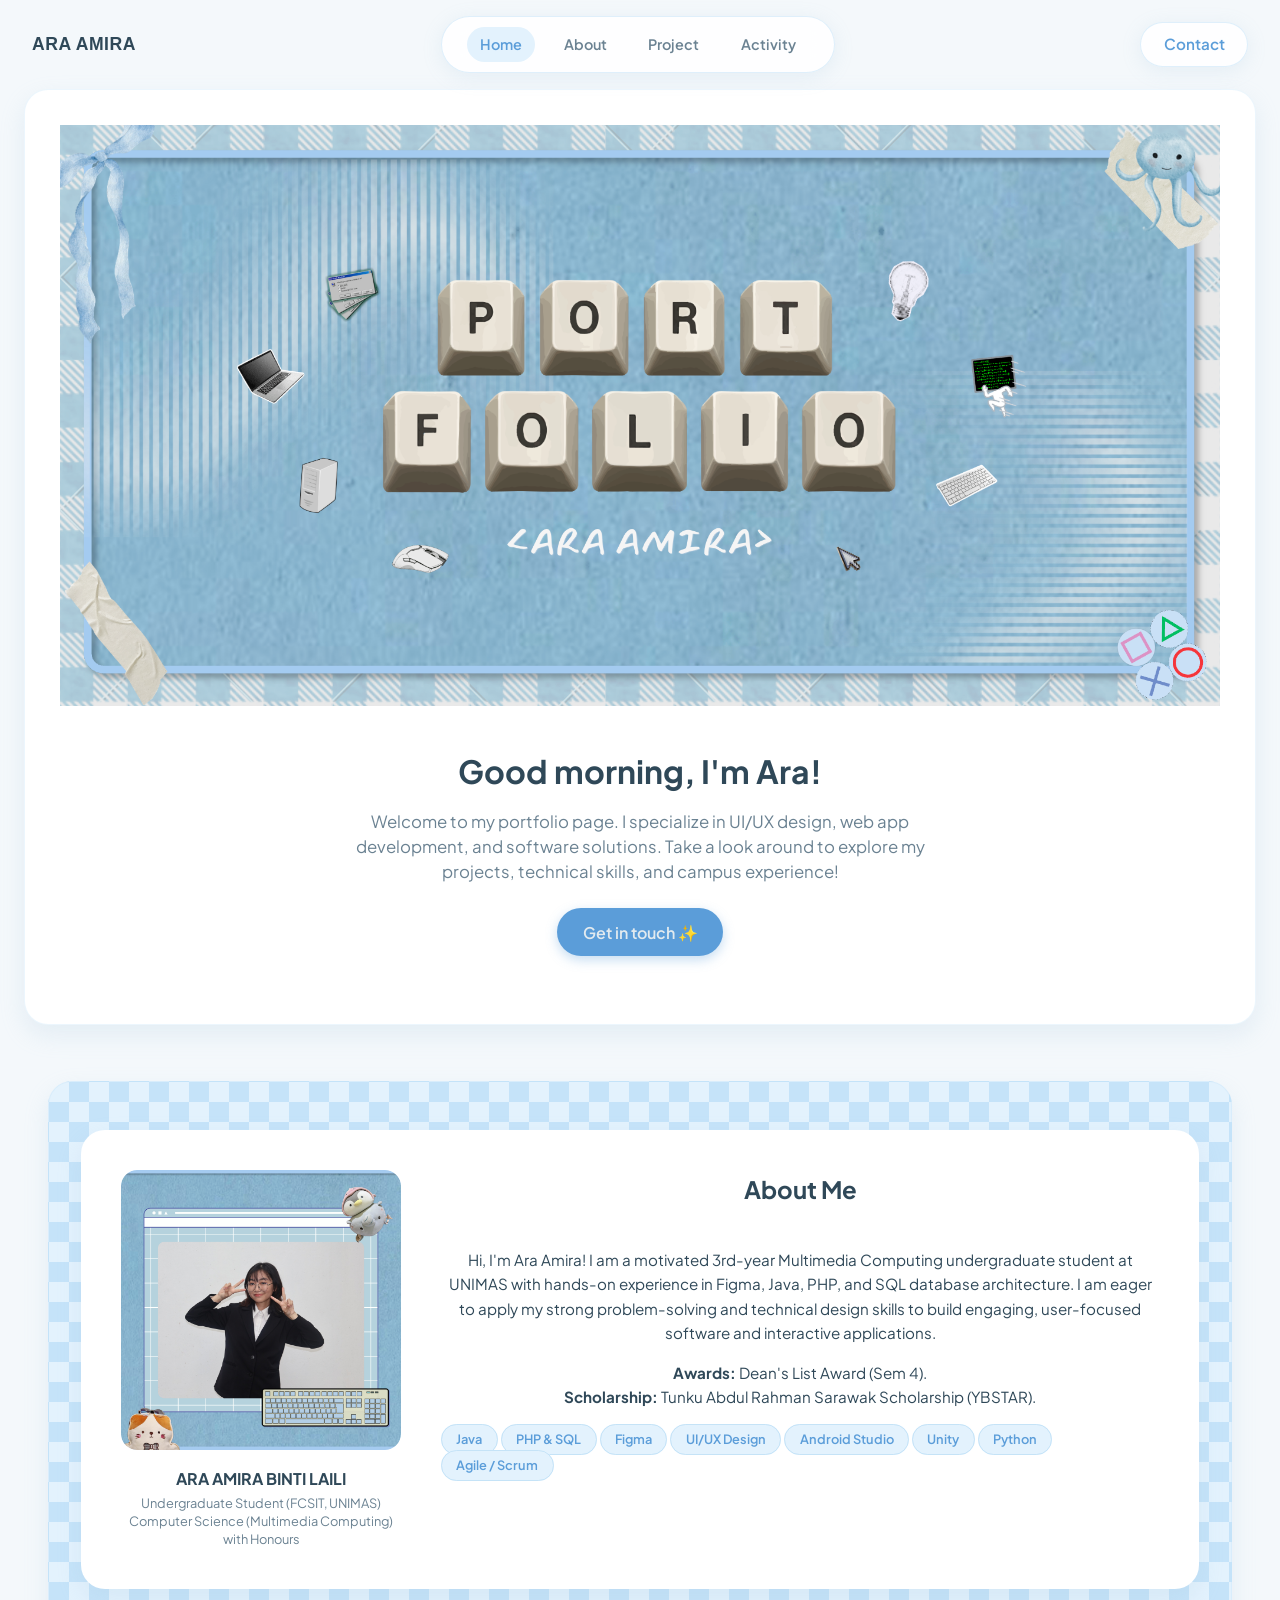
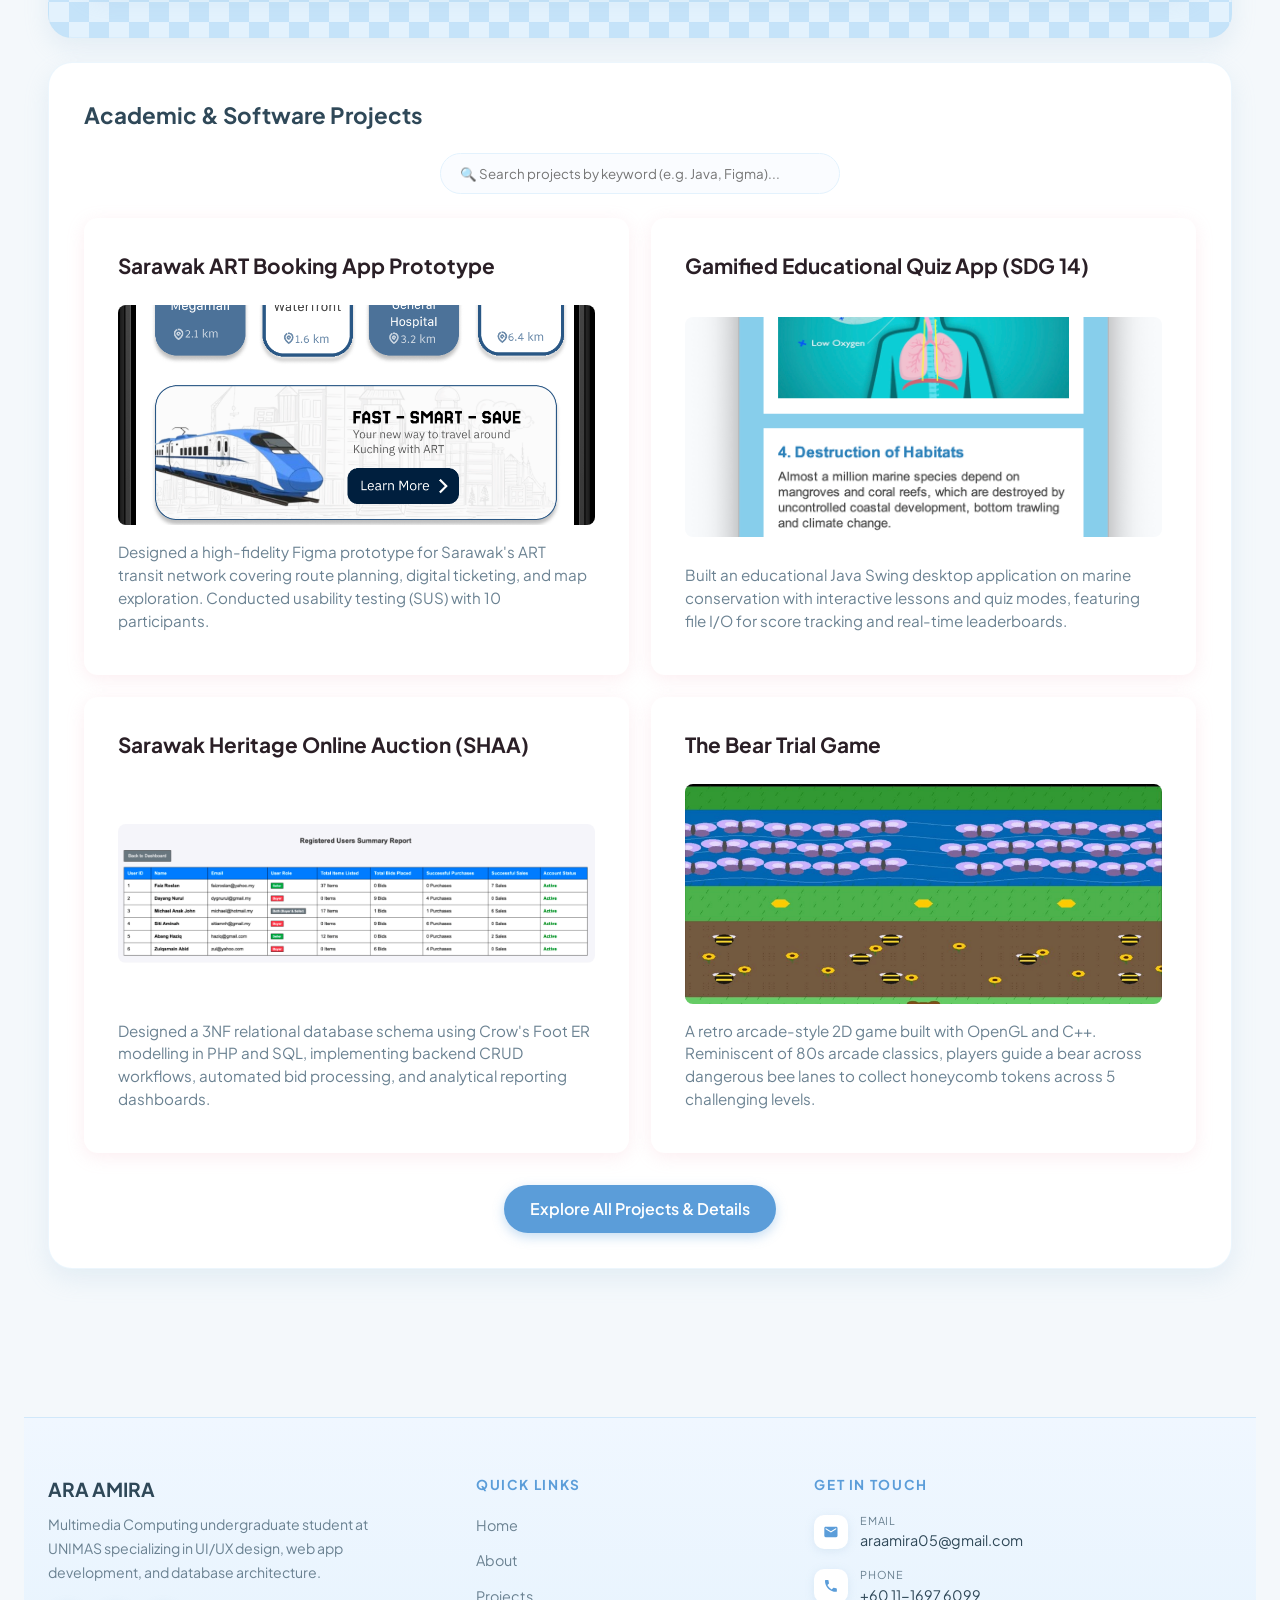
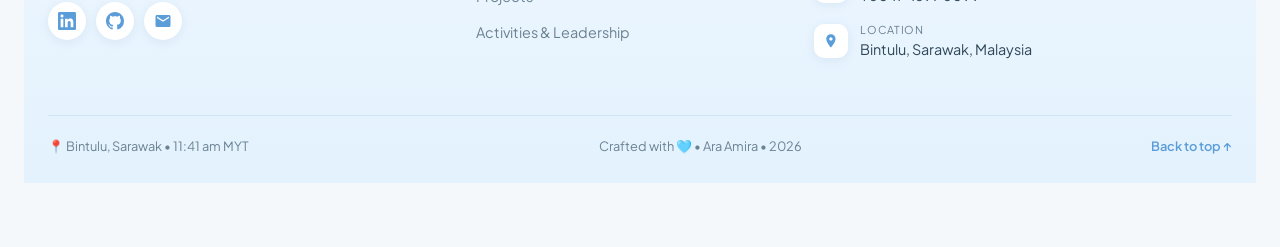
==== index.html @ fde77074 "Upload website" ====
<!DOCTYPE html>
<html lang="en">

<head>
  <meta charset="UTF-8" />
  <meta name="viewport" content="width=device-width, initial-scale=1.0" />
  <title>Ara Amira | Portfolio Resume</title>

  <!-- Soft, rounded Google Font -->
  <link rel="preconnect" href="https://fonts.googleapis.com">
  <link rel="preconnect" href="https://fonts.gstatic.com" crossorigin>
  <link href="https://fonts.googleapis.com/css2?family=Plus+Jakarta+Sans:wght@400;500;600;700&display=swap"
    rel="stylesheet">

  <!-- CSS file link -->
  <link rel="stylesheet" href="styles.css">
</head>

<body>
  <!-- Floating Navigation Bar -->
  <header>
    <span class="nav-brand">ARA AMIRA</span>
    <nav>
      <!-- Main Navigation -->
      <a href="index.html">Home</a>
      <a href="about.html">About</a>
      <a href="projects.html">Project</a>
      <a href="activities.html">Activity</a>
    </nav>
    <a href="contact.html" class="nav-contact-box">Contact</a>
  </header>
  <main>
    <!-- Welcome Section -->
    <section class="hero" id="home">
      <!-- portfolio banner -->
      <div class="hero-image-wrapper">
        <div class="portfolio-banner">
          <img src="banner-portfolio.png" alt="Portfolio Banner" class="hero-img">
        </div>
      </div>
      <div style="padding: 2.5rem 2rem 2rem;">
        <h1 style="font-size: 2rem; color: var(--deep-text); margin-bottom: 0.75rem;">Hello, I'm Ara!</h1>
        <p
          style="color: var(--muted-text); font-size: 1.05rem; max-width: 580px; margin: 0 auto 1.5rem; line-height: 1.5;">
          Welcome to my portfolio page. I specialize in UI/UX design, web app development, and software solutions.
          Take
          a look around to explore my projects, technical skills, and campus experience!
        </p>
        <a href="#contact" class="btn-pill"
          style="display: inline-block; text-decoration: none; background: var(--accent-blue); color: #e2eaef; padding: 0.7rem 1.6rem; font-weight: 600; border-radius: 999px; box-shadow: 0 4px 12px rgba(91, 157, 217, 0.35);">Get
          in touch ✨</a>
      </div>
    </section>
    <main>
      <!-- About Section with Checkered Background Outside -->
      <section id="about" class="bg-checkered-blue">

        <!-- White Box Card Inside -->
        <div class="about-card">

          <div class="about-container">

            <!-- Image & Caption Column (Left Side) -->
            <div class="about-image-column">
              <div class="about-image-wrapper">
                <img src="ara-picture.png" alt="Ara's Photo" class="about-img">
              </div>
              <div class="about-image-info">
                <h3>ARA AMIRA BINTI LAILI</h3>
                <p>Undergraduate Student (FCSIT, UNIMAS)</p>
                <p>Computer Science (Multimedia Computing) with Honours</p>
              </div>
            </div>

            <!-- Content (Right Side) -->
            <div class="about-content">
              <h2 style="text-align: left; margin-bottom: 1.5rem;">About Me</h2>
              <p>
                Hi, I'm Ara Amira! I am a motivated 3rd-year Multimedia Computing undergraduate student at
                UNIMAS with
                hands-on experience in Figma, Java, PHP, and SQL database architecture. I am eager to apply
                my strong
                problem-solving and technical design skills to build engaging, user-focused software and
                interactive applications.
              </p>
              <div style="font-size: 0.9rem; color: var(--deep-text);">
                <p><strong>Awards:</strong> Dean's List Award (Sem 4).</p>
                <p><strong>Scholarship:</strong> Tunku Abdul Rahman Sarawak Scholarship (YBSTAR).</p>
              </div>
              <div class="tags">
                <span class="tag">Java</span>
                <span class="tag">PHP & SQL</span>
                <span class="tag">Figma</span>
                <span class="tag">UI/UX Design</span>
                <span class="tag">Android Studio</span>
                <span class="tag">Unity</span>
                <span class="tag">Python</span>
                <span class="tag">Agile / Scrum</span>
              </div>
            </div>
          </div>
        </div>
      </section>

      <!-- Projects Section -->
      <section id="projects" class="projects-home">
        <h2>Academic & Software Projects</h2>
        <div class="grid">

          <!-- Project 1 -->
          <article class="card">
            <div class="card-body" style="padding: 1.5rem;">
              <h3>Sarawak ART Booking App Prototype</h3>
              <div style="margin: 1rem 0; border-radius: 8px; overflow: hidden; background: #f8fafc;">
                <img src="project-1.0.png" alt="Sarawak ART App Prototype Preview" class="card-img"
                  style="max-height: 220px; object-fit: cover; width: 100%; display: block;">
              </div>
              <p class="card-desc" style="color: var(--muted-text); font-size: 0.95rem; line-height: 1.5;">
                Designed a high-fidelity Figma prototype for Sarawak's ART transit network covering route planning,
                digital ticketing, and map exploration. Conducted usability testing (SUS) with 10 participants.
              </p>
            </div>
          </article>

          <!-- Project 2 -->
          <article class="card">
            <div class="card-body" style="padding: 1.5rem;">
              <h3>Gamified Educational Quiz App (SDG 14)</h3>
              <div style="margin: 1rem 0; border-radius: 8px; overflow: hidden; background: #f8fafc;">
                <img src="project-2.0.png" alt="Learning and Quiz App Preview" class="card-img"
                  style="max-height: 220px; object-fit: cover; width: 100%; display: block;">
              </div>
              <p class="card-desc" style="color: var(--muted-text); font-size: 0.95rem; line-height: 1.5;">
                Built an educational Java Swing desktop application on marine conservation with interactive lessons and
                quiz modes, featuring file I/O for score tracking and real-time leaderboards.
              </p>
            </div>
          </article>

          <!-- Project 3 -->
          <article class="card">
            <div class="card-body" style="padding: 1.5rem;">
              <h3>Sarawak Heritage Online Auction (SHAA)</h3>
              <div style="margin: 1rem 0; border-radius: 8px; overflow: hidden; background: #f8fafc;">
                <img src="project-3.0.png" alt="Learning and Quiz App Preview" class="card-img"
                  style="max-height: 220px; object-fit: cover; width: 100%; display: block;">
              </div>
              <p class="card-desc" style="color: var(--muted-text); font-size: 0.95rem; line-height: 1.5;">
                Designed a 3NF relational database schema using Crow's Foot ER modelling in PHP and SQL, implementing
                backend CRUD workflows, automated bid processing, and analytical reporting dashboards.
              </p>
            </div>
          </article>

          <!-- Project 4 -->
          <article class="card">
            <div class="card-body" style="padding: 1.5rem;">
              <h3>The Bear Trial Game</h3>
              <div style="margin: 1rem 0; border-radius: 8px; overflow: hidden; background: #f8fafc;">
                <img src="project-4.png" alt="Bear Game" class="card-img"
                  style="max-height: 220px; object-fit: cover; width: 100%; display: block;">
              </div>
              <p class="card-desc" style="color: var(--muted-text); font-size: 0.95rem; line-height: 1.5;">
                A retro arcade-style 2D game built with OpenGL and C++. Reminiscent of 80s arcade classics, players
                guide a bear across dangerous bee lanes to collect honeycomb tokens across 5 challenging levels.
              </p>
            </div>
          </article>

        </div>
        <div style="text-align: center; margin-top: 2rem;">
          <a href="projects.html" class="btn-pill"
            style="display: inline-block; text-decoration: none; background: var(--accent-blue); color: #fff; padding: 0.7rem 1.6rem; font-weight: 600; border-radius: 999px; box-shadow: 0 4px 12px rgba(91, 157, 217, 0.35);">
            Explore All Projects & Details
          </a>
        </div>
      </section>
    </main>
    <footer class="site-footer">
      <div class="footer-inner">

        <!-- Brand / About Column -->
        <div class="footer-col footer-brand">
          <h3 class="footer-name">ARA AMIRA</h3>
          <p>Multimedia Computing undergraduate student at UNIMAS specializing in UI/UX design, web app development,
            and
            database architecture.</p>
          <div class="footer-social">
            <a href="https://www.linkedin.com/in/ara-amira-l" target="_blank" rel="noopener" aria-label="LinkedIn">
              <svg class="gh-icon" viewBox="0 0 24 24" aria-hidden="true">
                <path fill="currentColor"
                  d="M20.447 20.452h-3.554v-5.569c0-1.328-.027-3.037-1.852-3.037-1.853 0-2.136 1.445-2.136 2.939v5.667H9.351V9h3.414v1.561h.046c.477-.9 1.637-1.85 3.37-1.85 3.601 0 4.267 2.37 4.267 5.455v6.286zM5.337 7.433c-1.144 0-2.063-.926-2.063-2.065 0-1.138.92-2.063 2.063-2.063 1.14 0 2.064.925 2.064 2.063 0 1.139-.925 2.065-2.064 2.065zm1.782 13.019H3.555V9h3.564v11.452zM22.225 0H1.771C.792 0 0 .774 0 1.729v20.542C0 23.227.792 24 1.771 24h20.451C23.2 24 24 23.227 24 22.271V1.729C24 .774 23.2 0 22.222 0h.003z" />
              </svg>
            </a>
            <a href="https://github.com/YOUR-GITHUB-USERNAME" target="_blank" rel="noopener" aria-label="GitHub">
              <svg class="gh-icon" viewBox="0 0 16 16" aria-hidden="true">
                <path fill="currentColor"
                  d="M8 0C3.58 0 0 3.58 0 8c0 3.54 2.29 6.53 5.47 7.59.4.07.55-.17.55-.38 0-.19-.01-.82-.01-1.49-2.01.37-2.53-.49-2.69-.94-.09-.23-.48-.94-.82-1.13-.28-.15-.68-.52-.01-.53.63-.01 1.08.58 1.23.82.72 1.21 1.87.87 2.33.66.07-.52.28-.87.51-1.07-1.78-.2-3.64-.89-3.64-3.95 0-.87.31-1.59.82-2.15-.08-.2-.36-1.02.08-2.12 0 0 .67-.21 2.2.82.64-.18 1.32-.27 2-.27s1.36.09 2 .27c1.53-1.04 2.2-.82 2.2-.82.44 1.1.16 1.92.08 2.12.51.56.82 1.27.82 2.15 0 3.07-1.87 3.75-3.65 3.95.29.25.54.73.54 1.48 0 1.07-.01 1.93-.01 2.2 0 .21.15.46.55.38A8.01 8.01 0 0 0 16 8c0-4.42-3.58-8-8-8z" />
              </svg>
            </a>
            <a href="mailto:araamira05@gmail.com" aria-label="Email"><svg class="gh-icon" viewBox="0 0 24 24"
                aria-hidden="true">
                <path fill="currentColor"
                  d="M20 4H4c-1.1 0-1.99.9-1.99 2L2 18c0 1.1.9 2 2 2h16c1.1 0 2-.9 2-2V6c0-1.1-.9-2-2-2zm0 4l-8 5-8-5V6l8 5 8-5v2z" />
              </svg></a>
          </div>
        </div>

        <!-- Quick Links Column -->
        <div class="footer-col">
          <h4>Quick Links</h4>
          <ul class="footer-links">
            <li><a href="index.html#home">Home</a></li>
            <li><a href="about.html">About</a></li>
            <li><a href="projects.html">Projects</a></li>
            <li><a href="activities.html">Activities & Leadership</a></li>
          </ul>
        </div>

        <!-- Contact Details Column -->
        <div class="footer-col" id="contact">
          <h4>Get in Touch</h4>
          <ul class="footer-contact">
            <li>
              <span class="icon"><svg class="gh-icon" viewBox="0 0 24 24" aria-hidden="true">
                  <path fill="currentColor"
                    d="M20 4H4c-1.1 0-1.99.9-1.99 2L2 18c0 1.1.9 2 2 2h16c1.1 0 2-.9 2-2V6c0-1.1-.9-2-2-2zm0 4l-8 5-8-5V6l8 5 8-5v2z" />
                </svg></span>
              <div><small>Email</small><a href="mailto:araamira05@gmail.com">araamira05@gmail.com</a></div>
            </li>
            <li>
              <span class="icon"><svg class="gh-icon" viewBox="0 0 24 24" aria-hidden="true">
                  <path fill="currentColor"
                    d="M6.62 10.79c1.44 2.83 3.76 5.14 6.59 6.59l2.2-2.2c.27-.27.67-.36 1.02-.24 1.12.37 2.33.57 3.57.57.55 0 1 .45 1 1V20c0 .55-.45 1-1 1-9.39 0-17-7.61-17-17 0-.55.45-1 1-1h3.5c.55 0 1 .45 1 1 0 1.25.2 2.45.57 3.57.11.35.03.74-.25 1.02l-2.2 2.2z" />
                </svg></span>
              <div><small>Phone</small><a href="tel:+601116976099">+60 11-1697 6099</a></div>
            </li>
            <li>
              <span class="icon"><svg class="gh-icon" viewBox="0 0 24 24" aria-hidden="true">
                  <path fill="currentColor"
                    d="M12 2C8.13 2 5 5.13 5 9c0 5.25 7 13 7 13s7-7.75 7-13c0-3.87-3.13-7-7-7zm0 9.5c-1.38 0-2.5-1.12-2.5-2.5s1.12-2.5 2.5-2.5 2.5 1.12 2.5 2.5-1.12 2.5-2.5 2.5z" />
                </svg></span>
              <div><small>Location</small><span class="text">Bintulu, Sarawak, Malaysia</span></div>
            </li>
          </ul>
        </div>
      </div>

      <div class="footer-bottom">
        <p>Crafted with 🩵 &bull; Ara Amira &bull; 2026</p>
        <p><a href="#home">Back to top ↑</a></p>
      </div>
    </footer>

    <!-- JavaScript file link -->
    <script src="script.js"></script>
</body>

</html>
---- styles.css ----
/* CSS Document */

:root {
    --bg-cream: #f4f8fb;
    --card-bg: #ffffff;
    --baby-blue: #bfe0f7;
    --soft-blue: #e3f2fd;
    --accent-blue: #5b9dd9;
    --deep-text: #2f4858;
    --muted-text: #6b8292;

    /* Sky Blue Theme Variables */
    --pastel-blue-1: #f0f7ff;
    --pastel-blue-2: #bae6fd;
    --sky-text-deep: #0f172a;
    --sky-text-muted: #475569;

    --radius-lg: 24px;
    --radius-sm: 14px;
    --shadow-soft: 0 10px 25px rgba(162, 194, 219, 0.2);
}

* {
    box-sizing: border-box;
    margin: 0;
    padding: 0;
}

/* Keep every image inside its container */
img {
    max-width: 100%;
    height: auto;
    display: block;
}

/* Stop content from spilling out of the section cards */
section {
    overflow: hidden;
}

body {
    font-family: 'Plus Jakarta Sans', sans-serif;
    background-color: var(--bg-cream);
    color: var(--deep-text);
    line-height: 1.6;
    scroll-behavior: smooth;
    display: flex;
    flex-direction: column;
    min-height: 100vh;
}

/* Fixed Clean Navigation */
header {
    position: sticky;
    top: 16px;
    z-index: 100;
    display: flex;
    justify-content: space-between;
    align-items: center;
    width: 100%;
    max-width: 100%;
    margin: 0 auto;
    padding: 0 2rem;
    transition: opacity 0.4s ease, transform 0.4s ease;
}

header.header-hidden {
    opacity: 0;
    transform: translateY(-20px);
    pointer-events: none;
}

.nav-brand {
    font-family: 'Trebuchet MS', sans-serif;
    font-size: 1.1rem;
    font-weight: 700;
    color: var(--deep-text);
    cursor: default;
    user-select: none;
    letter-spacing: 0.5px;
}

nav {
    background: rgba(255, 255, 255, 0.85);
    backdrop-filter: blur(12px);
    padding: 0.6rem 1.6rem;
    border-radius: 999px;
    box-shadow: 0 4px 20px rgba(144, 180, 206, 0.15);
    border: 1px solid rgba(191, 224, 247, 0.5);
    display: flex;
    gap: 1rem;
    flex-wrap: wrap;
    justify-content: center;
}

nav a {
    text-decoration: none;
    color: var(--muted-text);
    font-weight: 600;
    font-size: 0.9rem;
    transition: all 0.2s ease;
    padding: 0.4rem 0.8rem;
    border-radius: 999px;
}

nav a:hover {
    color: var(--accent-blue);
    background-color: var(--soft-blue);
}

.nav-contact-box {
    text-decoration: none;
    background: rgba(255, 255, 255, 0.85);
    backdrop-filter: blur(12px);
    color: var(--accent-blue);
    font-weight: 600;
    font-size: 0.95rem;
    padding: 0.6rem 1.4rem;
    border-radius: 999px;
    box-shadow: 0 4px 20px rgba(144, 180, 206, 0.15);
    border: 1px solid rgba(191, 224, 247, 0.5);
    transition: all 0.2s ease;
}

.nav-contact-box:hover {
    background-color: var(--soft-blue);
    transform: translateY(-2px);
}

/* Main Container */
main {
    flex: 1;
    max-width: 1280px;
    margin: 2rem auto 4rem;
    padding: 0 1.5rem;
    display: flex;
    flex-direction: column;
    gap: 1.5rem;
}

/* Section Container */
section {
    position: relative;
    background: var(--card-bg);
    padding: 2.2rem;
    border-radius: var(--radius-lg);
    box-shadow: var(--shadow-soft);
    border: 1.5px solid rgba(191, 224, 247, 0.3);
}

h2 {
    font-size: 1.4rem;
    color: var(--deep-text);
    margin-bottom: 1.2rem;
    display: flex;
    align-items: center;
    gap: 0.5rem;
}

/* Hero / intro section: center the text and button */
main>section:first-of-type {
    text-align: center;
}

main>section:first-of-type h1,
main>section:first-of-type h2,
main>section:first-of-type p {
    margin-left: auto !important;
    margin-right: auto !important;
    text-align: center;
    justify-content: center;
}

main>section:first-of-type a,
main>section:first-of-type button {
    margin-left: auto;
    margin-right: auto;
}

/* About Me section */
#about h2 {
    justify-content: center;
    text-align: center;
}

#about img {
    width: 100%;
    max-width: 280px;
    height: auto;
    object-fit: cover;
    border-radius: 16px;
}

/* Checkered Blue Background for Section */
.bg-checkered-blue {
    background-color: #e3f2fd;
    background-image:
        linear-gradient(45deg, #c5e3f9 25%, transparent 25%),
        linear-gradient(-45deg, #c5e3f9 25%, transparent 25%),
        linear-gradient(45deg, transparent 75%, #c5e3f9 75%),
        linear-gradient(-45deg, transparent 75%, #c5e3f9 75%);
    background-size: 40px 40px;
    background-position: 0 0, 0 20px, 20px -20px, -20px 0px;
    padding: 3rem 2rem;
}

/* White About Card Container */
.about-card {
    background: var(--card-bg);
    padding: 2.5rem;
    border-radius: var(--radius-lg);
    box-shadow: var(--shadow-soft);
}

/* Two Column Layout inside About Section */
.about-container {
    display: grid;
    grid-template-columns: 280px 1fr;
    gap: 2.5rem;
    text-align: left;
}

.about-image-column {
    display: flex;
    flex-direction: column;
    gap: 1rem;
    text-align: center;
}

.about-image-wrapper {
    width: 100%;
    border-radius: 16px;
    overflow: hidden;
    background: var(--soft-blue);
}

.about-img {
    width: 100%;
    height: auto;
    display: block;
    object-fit: cover;
}

.about-image-info h3 {
    font-size: 1rem;
    font-weight: 700;
    color: var(--deep-text);
    margin-bottom: 0.25rem;
}

.about-image-info p {
    font-size: 0.8rem;
    color: var(--muted-text);
    line-height: 1.4;
}

.about-content {
    display: flex;
    flex-direction: column;
    gap: 1rem;
    text-align: left;
}

.about-content h2 {
    font-size: 1.5rem;
    color: var(--deep-text);
    margin: 0 0 0.5rem 0;
    text-align: left;
    justify-content: flex-start;
}

.about-content p {
    color: var(--deep-text);
    font-size: 0.95rem;
    line-height: 1.6;
    text-align: left;
    margin: 0;
}

.about-details {
    margin-top: 0.4rem;
    font-size: 0.9rem;
    text-align: left;
}

.about-details p {
    margin-bottom: 0.25rem;
}

.about-content div {
    text-align: left;
}

/* Tags styling */
/* Container for skill tag rows */
.tags-wrapper {
    display: flex;
    flex-direction: column;
    gap: 0.5rem;
    margin-top: 0.8 rem;
    align-items: center;
}

/* Individual centered rows */
.tags-row {
    display: flex;
    justify-content: center;
    gap: 0.5rem;
    flex-wrap: wrap;
}

/* Badge styling */
.tag {
    background-color: var(--soft-blue);
    color: var(--accent-blue);
    padding: 0.4rem 0.9rem;
    border-radius: 999px;
    font-size: 0.8rem;
    font-weight: 600;
    border: 1px solid rgba(191, 224, 247, 0.8);
    white-space: nowrap;
}

/* Responsive adjustment for mobile screens */
@media (max-width: 768px) {
    .about-container {
        grid-template-columns: 1fr;
        gap: 1.5rem;
    }
}

/* Certifications: three soft-blue cards */
#certifications .grid {
    display: grid;
    grid-template-columns: repeat(3, 1fr);
    gap: 1.25rem;
}

#certifications .section-title {
    font-size: 1.5rem;
    margin-bottom: 1.5rem;
}

#certifications .section-title::after {
    content: "";
    flex: 1;
    height: 2px;
    margin-left: 0.75rem;
    border-radius: 999px;
    background: linear-gradient(90deg, var(--baby-blue), transparent);
}

.cert-card {
    position: relative;
    display: flex;
    flex-direction: column;
    gap: 0.6rem;
    padding: 1.6rem 1.4rem 1.4rem;
    background: linear-gradient(180deg, var(--pastel-blue-1) 0%, #ffffff 70%);
    border: 1.5px solid rgba(191, 224, 247, 0.6);
    border-radius: var(--radius-lg);
    box-shadow: var(--shadow-soft);
    text-align: left;
    overflow: hidden;
    transition: transform 0.25s ease, box-shadow 0.25s ease, border-color 0.25s ease;
}

/* thin accent bar along the top edge */
.cert-card::before {
    content: "";
    position: absolute;
    top: 0;
    left: 0;
    right: 0;
    height: 4px;
    background: linear-gradient(90deg, var(--accent-blue), var(--pastel-blue-2));
}

.cert-card:hover {
    transform: translateY(-4px);
    border-color: var(--baby-blue);
    box-shadow: 0 14px 30px rgba(144, 180, 206, 0.3);
}

.cert-head {
    display: flex;
    align-items: center;
    gap: 0.85rem;
}

.cert-logo {
    flex: 0 0 48px;
    width: 48px;
    height: 48px;
    padding: 6px;
    object-fit: contain;
    border-radius: 14px;
    background: #ffffff;
    box-shadow: 0 2px 8px rgba(162, 194, 219, 0.35);
}

.cert-issuer {
    width: fit-content;
    padding: 0.25rem 0.75rem;
    font-size: 0.72rem;
    font-weight: 700;
    letter-spacing: 0.04em;
    color: var(--accent-blue);
    background: var(--soft-blue);
    border: 1px solid rgba(191, 224, 247, 0.9);
    border-radius: 999px;
}

.cert-card h3 {
    font-size: 1.05rem;
    line-height: 1.35;
    font-weight: 700;
    color: var(--deep-text);
}

.cert-desc {
    flex: 1;
    font-size: 0.86rem;
    line-height: 1.65;
    color: var(--muted-text);
}

.cert-tags {
    display: flex;
    flex-wrap: wrap;
    gap: 0.4rem;
    margin-top: 0.4rem;
    padding-top: 0.9rem;
    border-top: 1px dashed rgba(191, 224, 247, 0.9);
}

.cert-tags .tag {
    font-size: 0.72rem;
    padding: 0.3rem 0.7rem;
    background: #ffffff;
}

@media (max-width: 960px) {
    #certifications .grid {
        grid-template-columns: 1fr;
    }
}

/* Projects Layout: Horizontal Cards */
#projects .grid {
    display: grid;
    grid-template-columns: 1fr;
    gap: 22px;
    max-width: 960px;
    margin: 0 auto;
}

/* Homepage: 4 project boxes in a 2 x 2 grid */
#projects.projects-home .grid {
    grid-template-columns: repeat(2, 1fr);
    max-width: 100%;
}

#projects.projects-home .card {
    flex-direction: column;
    gap: 0;
}

@media (max-width: 768px) {
    #projects.projects-home .grid {
        grid-template-columns: 1fr;
    }
}

#projects .card {
    display: flex;
    flex-direction: row;
    align-items: stretch;
    gap: 24px;
    padding: 10px;
    background: #ffffff;
    border-radius: 14px;
    box-shadow: 0 4px 18px rgba(240, 160, 180, 0.18);
    text-align: left;
    transition: transform 0.25s ease, box-shadow 0.25s ease;
}

#projects .card:hover {
    transform: translateY(-3px);
    box-shadow: 0 8px 26px rgba(240, 160, 180, 0.28);
}

/* Image side (Left side - fixed compact width) */
#projects .card-media {
    position: relative;
    flex: 0 0 240px;
    width: 240px;
    height: 180px;
    align-self: center;
    display: flex;
    align-items: center;
    justify-content: center;
    border-radius: 12px;
    overflow: hidden;
    background: linear-gradient(135deg, #fbd3e0, #cfe8f7);
}

#projects .card-media img {
    width: 100%;
    height: 100%;
    max-width: 100%;
    max-height: 100%;
    object-fit: contain;
    display: block;
    padding: 8px;
}

#projects .card-media.placeholder {
    display: flex;
    align-items: center;
    justify-content: center;
    font-size: 3rem;
}

#projects .card-badge {
    position: absolute;
    top: 14px;
    left: 0;
    padding: 6px 16px 6px 14px;
    font-size: 0.72rem;
    font-weight: 600;
    color: #fff;
    border-radius: 0 999px 999px 0;
    background: #8b6cf0;
}

.badge-purple {
    background: #8b6cf0 !important;
}

.badge-blue {
    background: #5bb8d9 !important;
}

.badge-pink {
    background: #e879c0 !important;
}

.badge-plum {
    background: #7a4a8a !important;
}

/* Image carousel inside project cards */
#projects .carousel-track {
    position: relative;
    width: 100%;
    height: 100%;
}

#projects .card-media .carousel-slide {
    display: none;
    width: 100%;
    height: 100%;
    object-fit: contain;
    position: absolute;
    inset: 0;
    opacity: 0;
    transition: opacity 0.35s ease;
    pointer-events: none;
}

#projects .card-media .carousel-slide.active {
    display: block;
}

#projects .card-badge {
    z-index: 3;
}

.carousel-btn {
    position: absolute;
    top: 50%;
    z-index: 3;
    width: 30px;
    height: 30px;
    display: inline-flex;
    align-items: center;
    justify-content: center;
    transform: translateY(-50%);
    border: none;
    border-radius: 50%;
    background: rgba(255, 255, 255, 0.92);
    color: var(--accent-blue);
    font-size: 1.2rem;
    line-height: 1;
    cursor: pointer;
    box-shadow: 0 2px 8px rgba(91, 157, 217, 0.35);
    opacity: 0;
    transition: opacity 0.2s ease, background 0.2s ease, color 0.2s ease;
}

.carousel-btn.prev {
    left: 8px;
}

.carousel-btn.next {
    right: 8px;
}

.carousel:hover .carousel-btn,
.carousel-btn:focus-visible {
    opacity: 1;
}

.carousel-btn:hover {
    background: var(--accent-blue);
    color: #ffffff;
}

.carousel-dots {
    position: absolute;
    left: 0;
    right: 0;
    bottom: 8px;
    z-index: 3;
    display: flex;
    justify-content: center;
    gap: 6px;
}

.carousel-dot {
    width: 8px;
    height: 8px;
    padding: 0;
    border: none;
    border-radius: 50%;
    background: rgba(255, 255, 255, 0.75);
    box-shadow: 0 0 0 1px rgba(91, 157, 217, 0.35);
    cursor: pointer;
    transition: background 0.2s ease, transform 0.2s ease;
}

.carousel-dot.active {
    background: var(--accent-blue);
    transform: scale(1.25);
}

.carousel-btn[hidden],
.carousel-dots[hidden] {
    display: none;
}

/* Touch screens have no hover, so keep the arrows visible */
@media (hover: none) {
    .carousel-btn {
        opacity: 1;
    }
}

/* Content side (Right side) */
#projects .card-body {
    display: flex;
    flex-direction: column;
    justify-content: space-between;
    flex: 1;
    padding: 10px 14px 6px 0;
    min-width: 0;
}

#projects .card-meta {
    display: flex;
    flex-wrap: wrap;
    align-items: center;
    gap: 6px 16px;
    font-size: 0.74rem;
    color: #8a6b78;
    margin: 0 0 10px;
}

#projects .card-meta>span:first-child {
    order: 2;
    margin-left: auto;
}

#projects .card-meta .icon-text {
    display: inline-flex;
    align-items: center;
    gap: 4px;
}

#projects .card-meta .icon-text .text-icon {
    width: 12px !important;
    height: 12px !important;
    max-width: 12px;
    max-height: 12px;
    flex: none;
    margin: 0;
    display: block;
}

#projects .card-body h3 {
    margin: 0 0 10px;
    font-size: 1.3rem;
    line-height: 1.3;
    font-weight: 700;
    color: #2a1f26;
}

#projects .card-body .card-desc {
    margin: 0 0 8px;
    font-size: 0.85rem;
    line-height: 1.7;
    color: #5c4a54;
}

/* Figma Demo Link Button - Centered between description and footer */
.figma-link {
    display: inline-flex;
    align-items: center;
    margin-top: 6px;
    margin-bottom: 12px;
    font-size: 0.78rem;
    font-weight: 600;
    color: #8b6cf0;
    text-decoration: none;
    padding: 4px 12px;
    border: 1px solid rgba(139, 108, 240, 0.3);
    border-radius: 999px;
    width: fit-content;
    transition: all 0.2s ease;
}

.figma-link:hover {
    background: #8b6cf0;
    color: #ffffff;
    transform: translateY(-1px);
}

/* Card Footer */
#projects .card-footer {
    display: flex;
    justify-content: space-between;
    align-items: center;
    gap: 12px;
    flex-wrap: wrap;
}

#projects .card-tags {
    display: flex;
    flex-wrap: wrap;
    gap: 6px 16px;
    margin: 0;
    padding: 0;
    list-style: none;
    font-size: 0.74rem;
    font-weight: 600;
    color: #2a1f26;
}

#projects .card-tags li::before {
    content: "";
    display: inline-block;
    width: 6px;
    height: 6px;
    border-radius: 50%;
    margin-right: 6px;
    vertical-align: middle;
    background: #8b6cf0;
}

#projects .card-tags li:nth-child(2)::before {
    background: #e879c0;
}

#projects .card-tags li:nth-child(3)::before {
    background: #5bb8d9;
}

#projects .card-author {
    display: flex;
    align-items: center;
    gap: 8px;
    font-size: 0.74rem;
    font-weight: 600;
    color: #2a1f26;
}

#projects .card-avatar {
    display: inline-flex;
    align-items: center;
    justify-content: center;
    width: 22px;
    height: 22px;
    border-radius: 50%;
    background: linear-gradient(135deg, #f7b7cc, #cfe8f7);
    font-size: 0.65rem;
    color: #fff;
}



/* Picture pop-up (lightbox) */
.lightbox {
    position: fixed;
    inset: 0;
    z-index: 1000;
    display: flex;
    align-items: center;
    justify-content: center;
    padding: 1.5rem;
    background: rgba(47, 72, 88, 0.55);
    backdrop-filter: blur(6px);
    animation: lightbox-fade 0.2s ease;
}

@keyframes lightbox-fade {
    from {
        opacity: 0;
    }

    to {
        opacity: 1;
    }
}

.lightbox-box {
    position: relative;
    display: flex;
    flex-direction: column;
    align-items: center;
    gap: 0.75rem;
    max-width: min(92vw, 1000px);
    padding: 1rem 1rem 0.9rem;
    background: var(--card-bg);
    border-radius: var(--radius-lg);
    box-shadow: 0 20px 50px rgba(47, 72, 88, 0.35);
}

.lightbox-img {
    max-width: 100%;
    max-height: 75vh;
    width: auto;
    height: auto;
    object-fit: contain;
    border-radius: 14px;
    background: var(--soft-blue);
}

.lightbox-caption {
    font-size: 0.85rem;
    font-weight: 600;
    color: var(--muted-text);
    text-align: center;
}

.lightbox-close {
    position: absolute;
    top: -14px;
    right: -14px;
    width: 34px;
    height: 34px;
    border: none;
    border-radius: 50%;
    background: var(--accent-blue);
    color: #ffffff;
    font-size: 1.4rem;
    line-height: 1;
    cursor: pointer;
    box-shadow: 0 4px 12px rgba(91, 157, 217, 0.45);
    transition: transform 0.2s ease;
}

.lightbox-close:hover {
    transform: scale(1.08);
}

.lightbox-nav {
    position: absolute;
    top: 50%;
    width: 38px;
    height: 38px;
    transform: translateY(-50%);
    border: none;
    border-radius: 50%;
    background: rgba(255, 255, 255, 0.92);
    color: var(--accent-blue);
    font-size: 1.5rem;
    line-height: 1;
    cursor: pointer;
    box-shadow: 0 2px 10px rgba(91, 157, 217, 0.4);
    transition: background 0.2s ease, color 0.2s ease;
}

.lightbox-nav.prev {
    left: 1.5rem;
}

.lightbox-nav.next {
    right: 1.5rem;
}

.lightbox-nav:hover {
    background: var(--accent-blue);
    color: #ffffff;
}

.lightbox-nav[hidden] {
    display: none;
}

/* Contact page */
.content-card {
    background: var(--card-bg);
    padding: 2.5rem;
    border-radius: var(--radius-lg);
    box-shadow: var(--shadow-soft);
    max-width: 820px;
    margin: 0 auto;
}

.content-card h2 {
    justify-content: center;
}

/* One row on desktop; wraps only on small screens */
.contact-links {
    display: flex;
    flex-wrap: nowrap;
    gap: 0.5rem;
}

@media (max-width: 720px) {
    .contact-links {
        flex-wrap: wrap;
    }
}

.contact-btn {
    display: inline-flex;
    align-items: center;
    gap: 0.35rem;
    padding: 0.4rem 0.8rem;
    font-size: 0.78rem;
    white-space: nowrap;
    font-weight: 600;
    color: var(--accent-blue);
    text-decoration: none;
    background: var(--soft-blue);
    border: 1px solid rgba(191, 224, 247, 0.9);
    border-radius: 999px;
    transition: all 0.2s ease;
}

.contact-btn:hover {
    background: var(--accent-blue);
    color: #ffffff;
    transform: translateY(-2px);
}

.gh-icon {
    width: 1.1em;
    height: 1.1em;
    flex: none;
    display: inline-block;
}

.footer-social .gh-icon {
    width: 18px;
    height: 18px;
}

/* Message form */
.contact-form {
    display: flex;
    flex-direction: column;
    gap: 1rem;
    margin-top: 2rem;
    padding-top: 1.75rem;
    border-top: 1px dashed rgba(191, 224, 247, 0.9);
    text-align: left;
}

.contact-form h3 {
    font-size: 1.15rem;
    color: var(--deep-text);
    text-align: center;
}

.contact-form .form-row {
    display: grid;
    grid-template-columns: 1fr 1fr;
    gap: 1rem;
}

.contact-form label {
    display: flex;
    flex-direction: column;
    gap: 0.35rem;
    font-size: 0.8rem;
    font-weight: 600;
    color: var(--muted-text);
}

.contact-form input,
.contact-form textarea {
    width: 100%;
    padding: 0.7rem 0.95rem;
    font-family: inherit;
    font-size: 0.92rem;
    color: var(--deep-text);
    background: var(--pastel-blue-1);
    border: 1.5px solid rgba(191, 224, 247, 0.8);
    border-radius: var(--radius-sm);
    outline: none;
    transition: border-color 0.2s ease, box-shadow 0.2s ease;
}

.contact-form textarea {
    resize: vertical;
    min-height: 120px;
}

.contact-form input:focus,
.contact-form textarea:focus {
    border-color: var(--accent-blue);
    box-shadow: 0 0 0 3px rgba(91, 157, 217, 0.2);
    background: #ffffff;
}

.form-submit {
    align-self: center;
    border: none;
    cursor: pointer;
    font-family: inherit;
    font-size: 0.95rem;
    font-weight: 600;
    color: #ffffff;
    background: var(--accent-blue);
    padding: 0.7rem 1.8rem;
    border-radius: 999px;
    box-shadow: 0 4px 12px rgba(91, 157, 217, 0.35);
    transition: transform 0.2s ease, box-shadow 0.2s ease;
}

.form-submit:hover {
    transform: translateY(-2px);
    box-shadow: 0 8px 18px rgba(91, 157, 217, 0.45);
}

@media (max-width: 640px) {
    .content-card {
        padding: 1.5rem;
    }

    .contact-form .form-row {
        grid-template-columns: 1fr;
    }
}

/* Footer Section */
.site-footer {
    margin-top: 60px;
    margin-bottom: 0;
    padding: 56px 24px 0;
    background: linear-gradient(180deg, #f0f7ff 0%, #e3f2fd 100%);
    border-top: 1.5px solid rgba(191, 224, 247, 0.5);
    color: var(--deep-text);
    text-align: left;
}

.footer-inner {
    display: grid;
    grid-template-columns: 1.3fr 1fr 1.4fr;
    gap: 40px;
    max-width: 1200px;
    margin: 0 auto;
    padding-bottom: 40px;
}

.footer-col h4 {
    margin: 0 0 16px;
    font-size: 0.85rem;
    font-weight: 700;
    letter-spacing: 0.12em;
    text-transform: uppercase;
    color: var(--accent-blue);
}

.footer-brand .footer-name {
    margin: 0 0 8px;
    font-size: 1.2rem;
    font-weight: 700;
    color: var(--deep-text);
}

.footer-brand p {
    margin: 0 0 18px;
    font-size: 0.88rem;
    line-height: 1.7;
    color: var(--muted-text);
    max-width: 320px;
}

.footer-links,
.footer-contact {
    list-style: none;
    margin: 0;
    padding: 0;
}

.footer-links li {
    margin-bottom: 10px;
}

.footer-links a {
    font-size: 0.9rem;
    color: var(--muted-text);
    text-decoration: none;
    transition: color 0.2s ease, padding-left 0.2s ease;
}

.footer-links a:hover {
    color: var(--accent-blue);
    padding-left: 4px;
}

.footer-contact li {
    display: flex;
    align-items: center;
    gap: 12px;
    margin-bottom: 14px;
    font-size: 0.9rem;
}

.footer-contact .icon {
    flex: 0 0 34px;
    width: 34px;
    height: 34px;
    display: inline-flex;
    align-items: center;
    justify-content: center;
    border-radius: 10px;
    background: #fff;
    box-shadow: 0 2px 8px rgba(162, 194, 219, 0.25);
    color: var(--accent-blue);
}

.footer-contact a,
.footer-contact span.text {
    color: var(--deep-text);
    text-decoration: none;
    word-break: break-word;
}

.footer-contact a:hover {
    color: var(--accent-blue);
}

.footer-contact small {
    display: block;
    font-size: 0.68rem;
    letter-spacing: 0.06em;
    text-transform: uppercase;
    color: var(--muted-text);
}

.footer-social {
    display: flex;
    gap: 10px;
}

.footer-social a {
    width: 38px;
    height: 38px;
    display: inline-flex;
    align-items: center;
    justify-content: center;
    border-radius: 50%;
    background: #fff;
    color: var(--accent-blue);
    box-shadow: 0 2px 8px rgba(162, 194, 219, 0.25);
    text-decoration: none;
    transition: transform 0.2s ease, 0.2s ease, color 0.2s ease;
}

.footer-social a:hover {
    transform: translateY(-3px);
    background: var(--accent-blue);
    color: #fff;
}

.footer-bottom {
    max-width: 1200px;
    margin: 0 auto;
    padding: 20px 0 26px;
    border-top: 1px solid rgba(191, 224, 247, 0.6);
    display: flex;
    justify-content: space-between;
    align-items: center;
    flex-wrap: wrap;
    gap: 10px;
    font-size: 0.8rem;
    color: var(--muted-text);
}

.footer-bottom p {
    margin: 0;
}

.footer-bottom a {
    color: var(--accent-blue);
    text-decoration: none;
    font-weight: 600;
}

/* Mobile responsiveness */
@media (max-width: 640px) {
    #projects .card {
        flex-direction: column;
        gap: 14px;
    }

    #projects .card-media {
        flex: none;
        width: 100%;
        height: 180px;
    }

    #projects .card-body {
        padding: 0 10px 10px;
    }

    .footer-inner {
        grid-template-columns: 1fr;
        gap: 32px;
    }

    .footer-bottom {
        justify-content: center;
        text-align: center;
    }
}
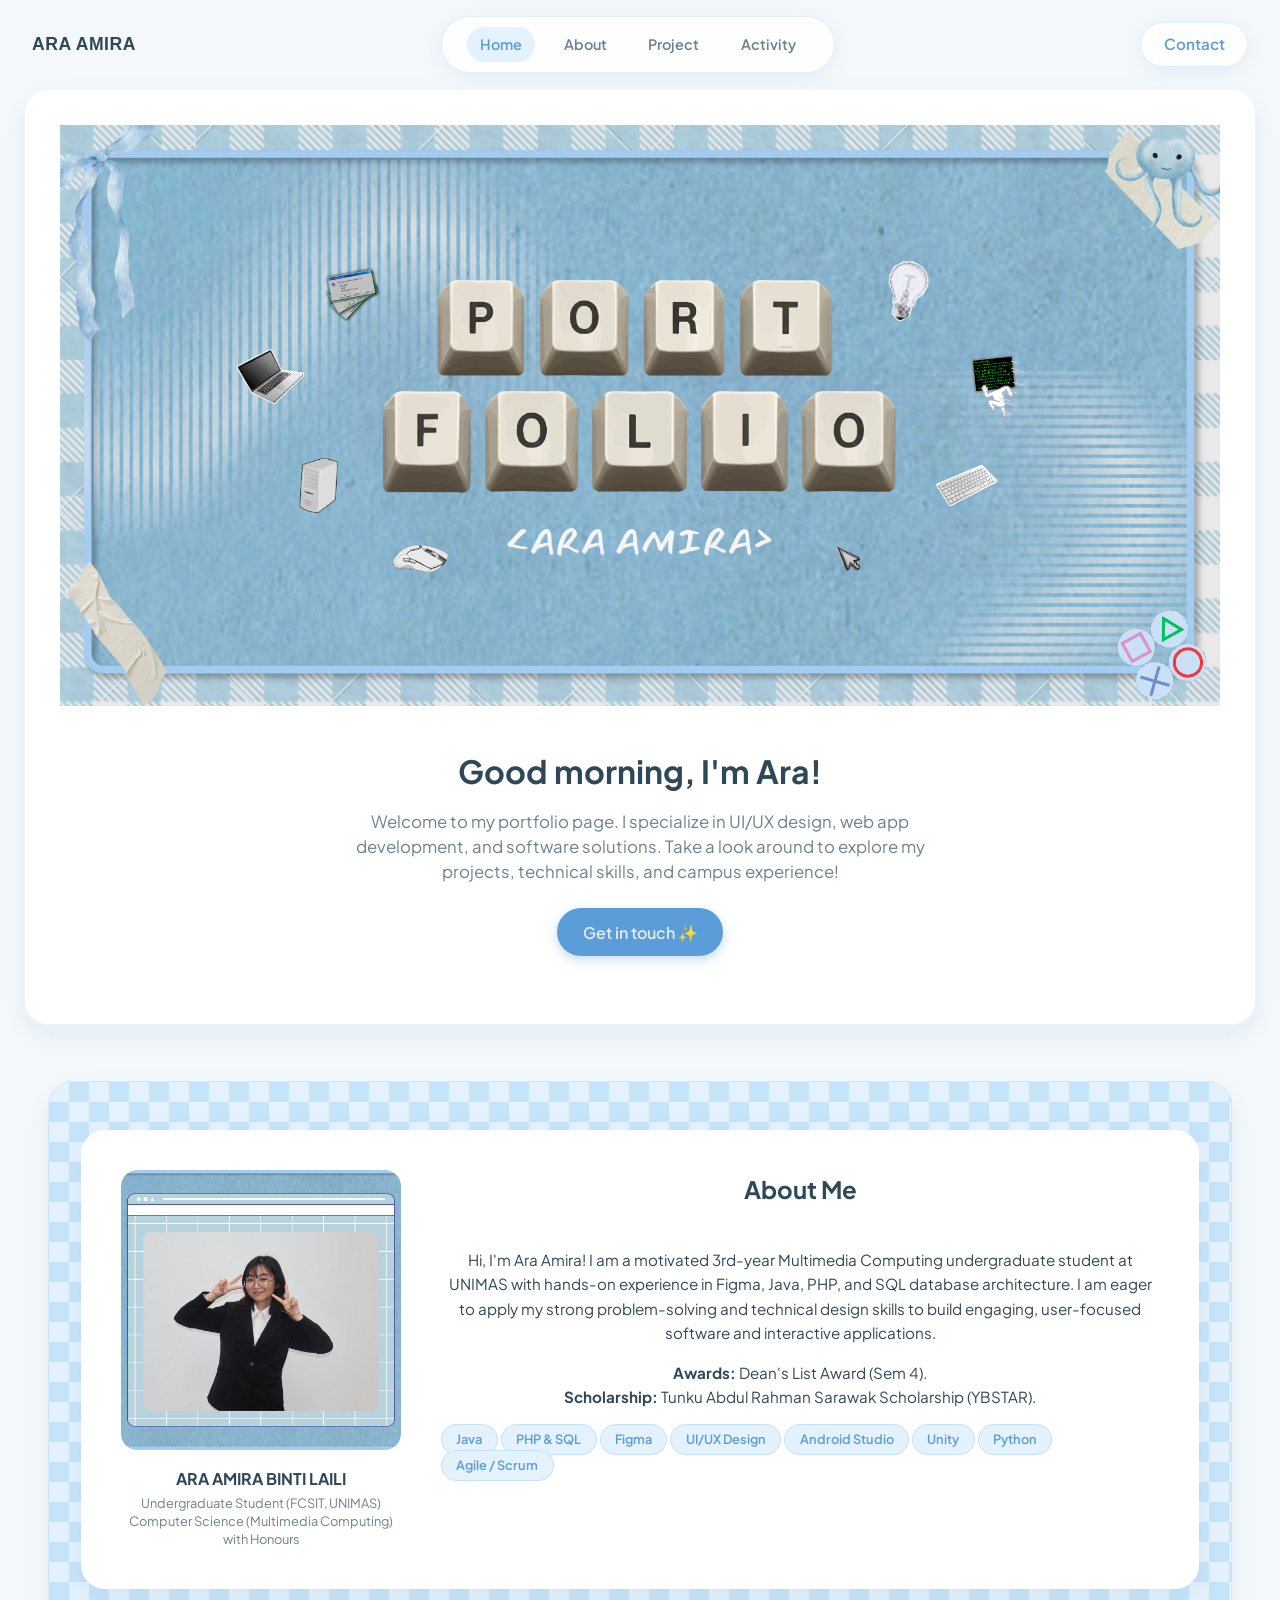
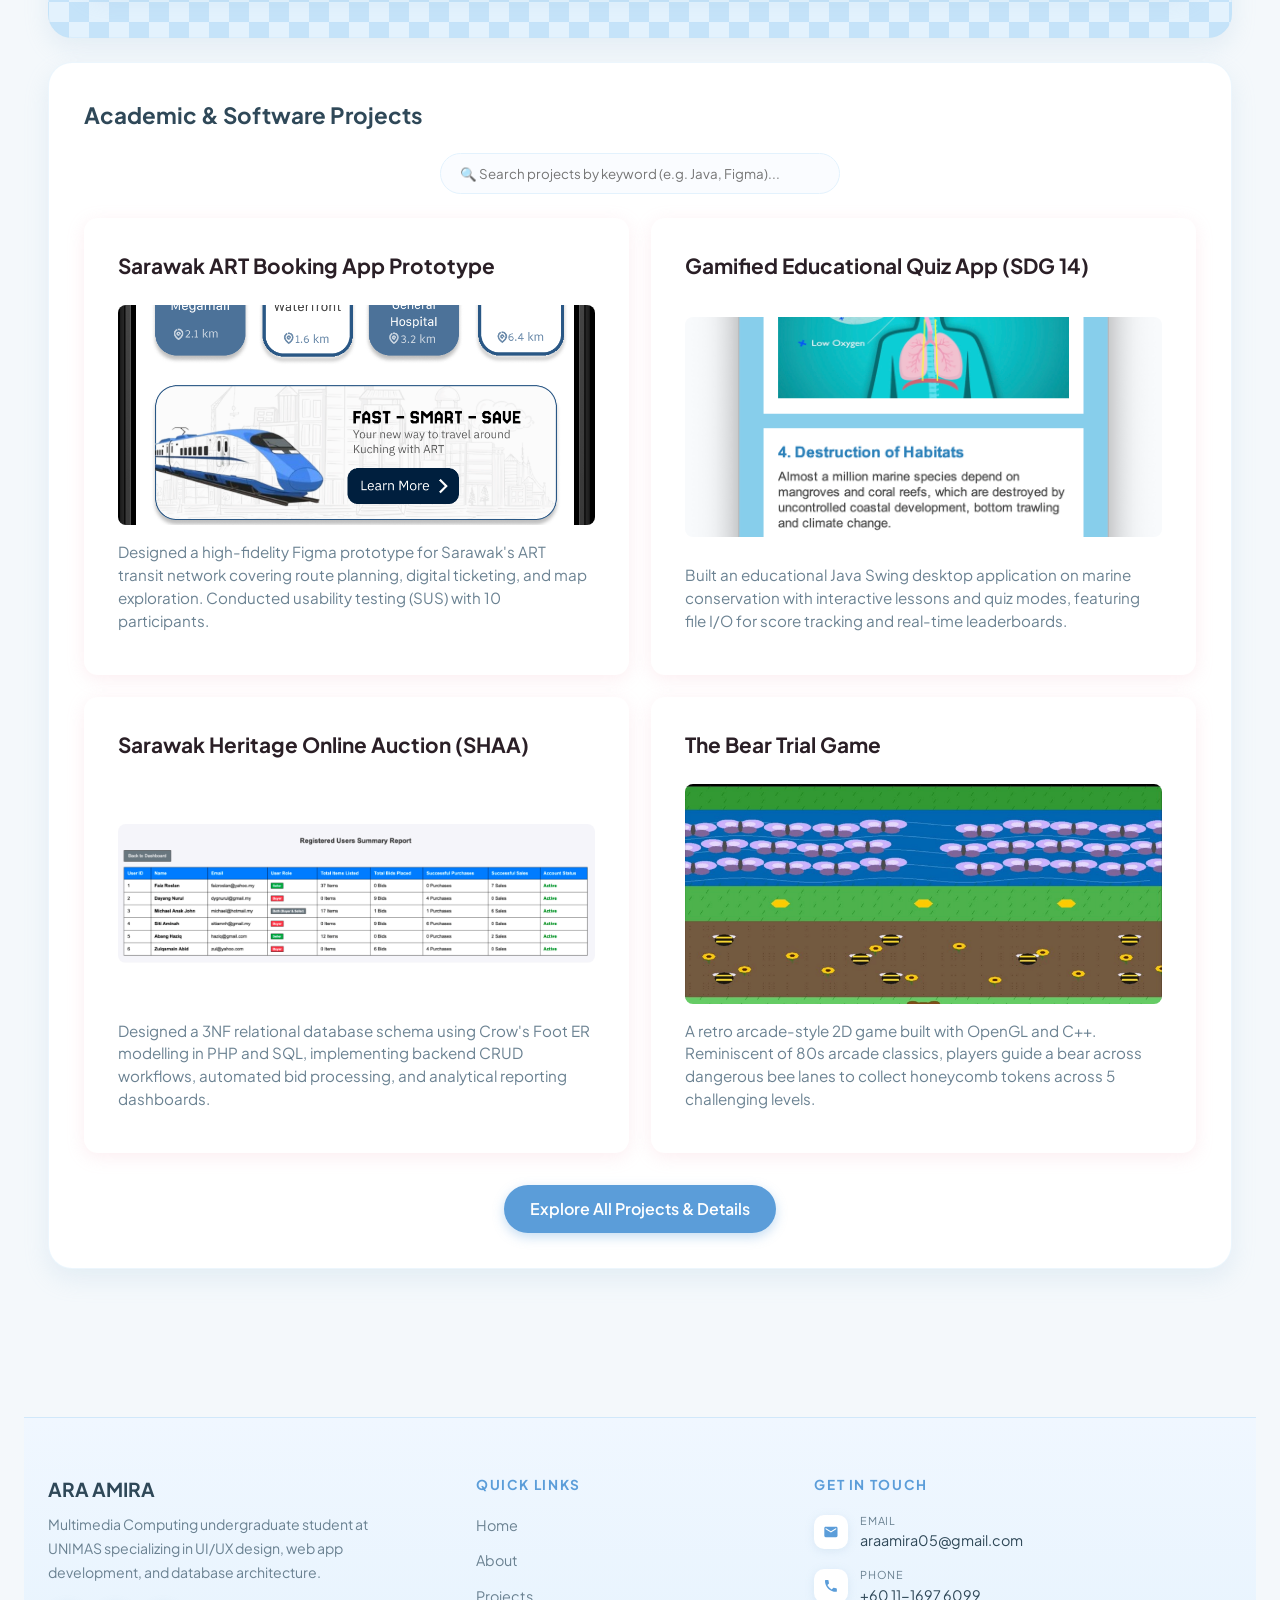
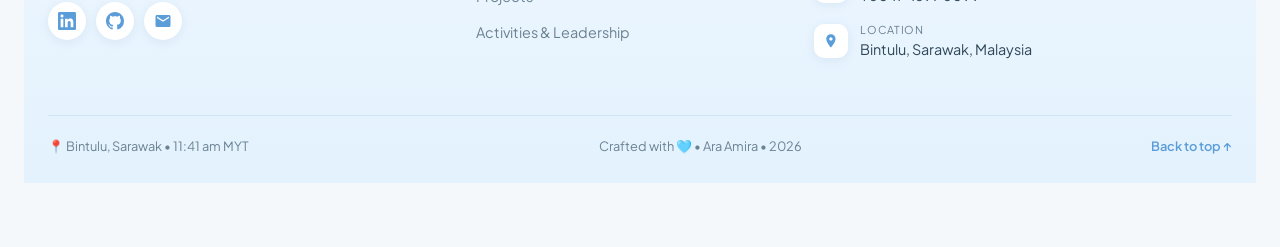
==== commit af1f016f: "Update index.html change profile pic" ====
--- a/index.html
+++ b/index.html
@@ -63,7 +63,7 @@
             <!-- Image & Caption Column (Left Side) -->
             <div class="about-image-column">
               <div class="about-image-wrapper">
-                <img src="ara-picture.png" alt="Ara's Photo" class="about-img">
+                <img src="ara-profile.png" alt="Ara's Photo" class="about-img">
               </div>
               <div class="about-image-info">
                 <h3>ARA AMIRA BINTI LAILI</h3>
@@ -256,4 +256,4 @@
     <script src="script.js"></script>
 </body>
 
-</html>+</html>
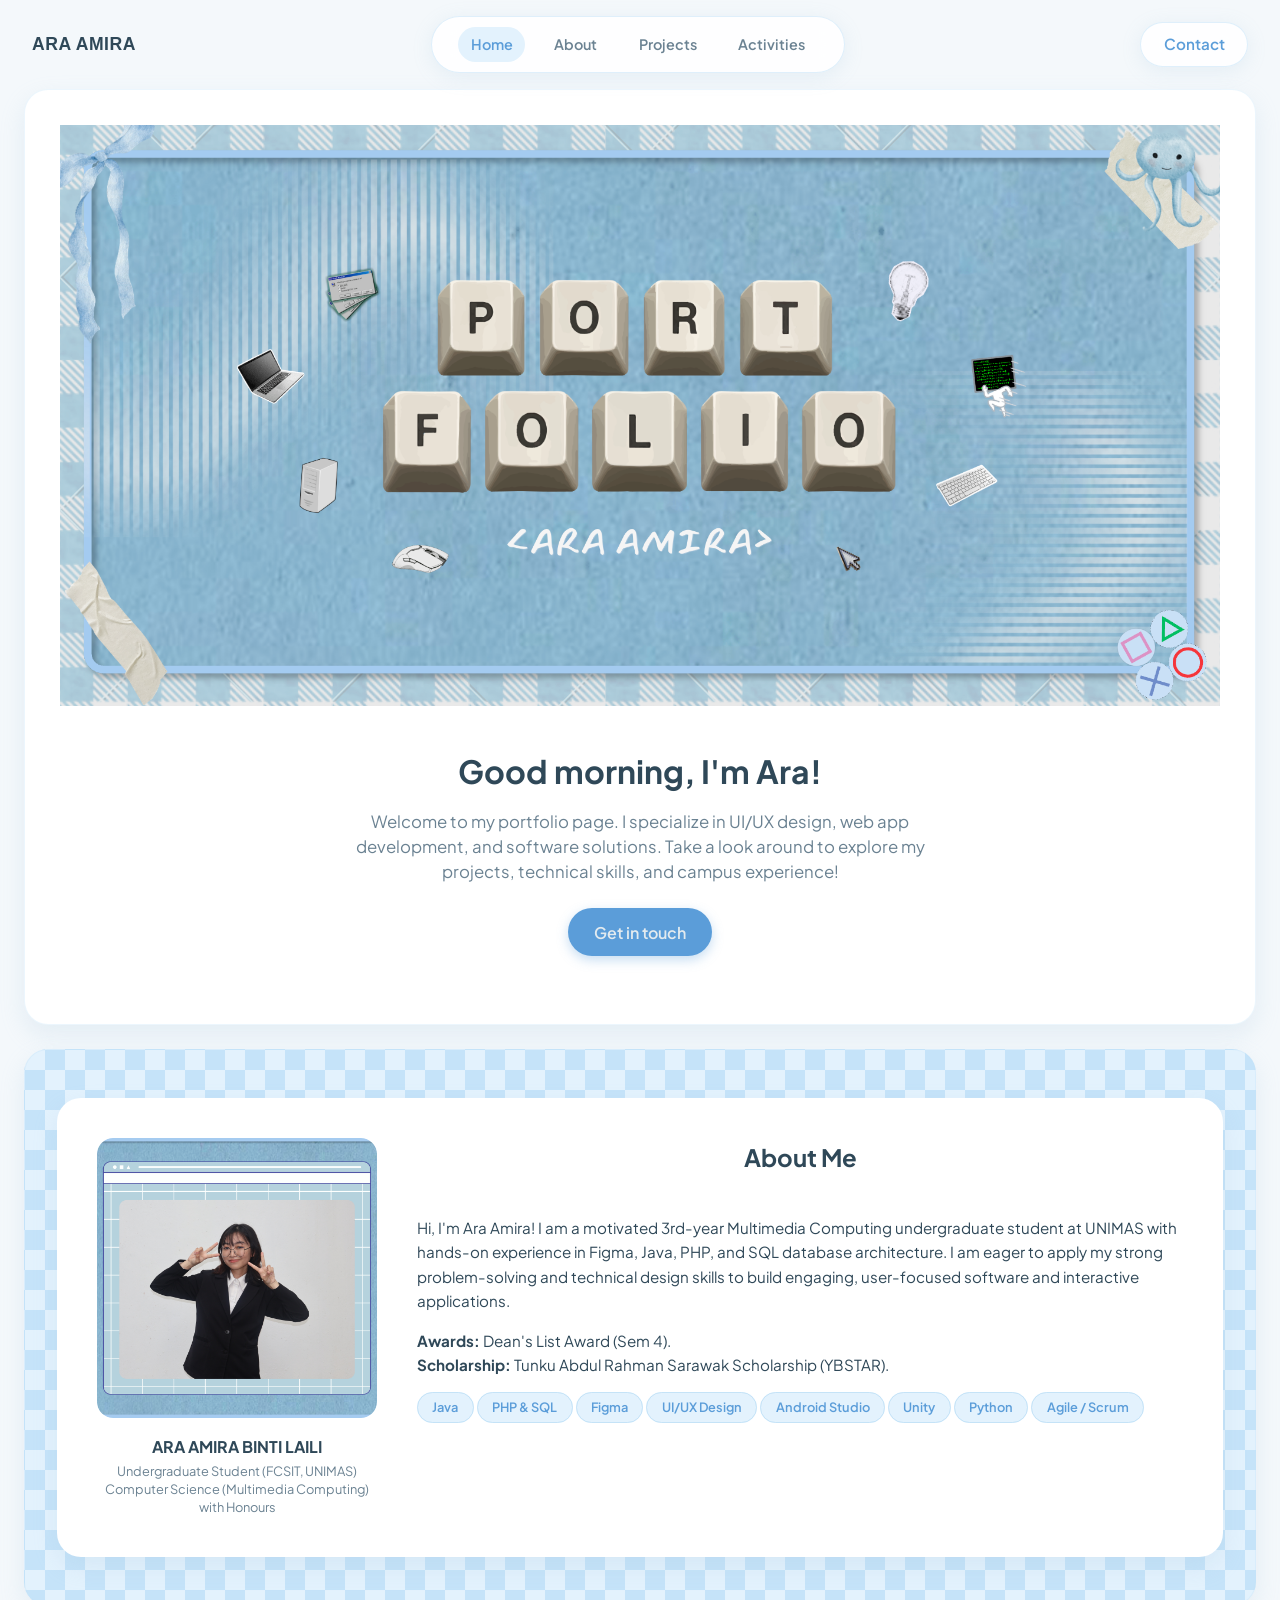
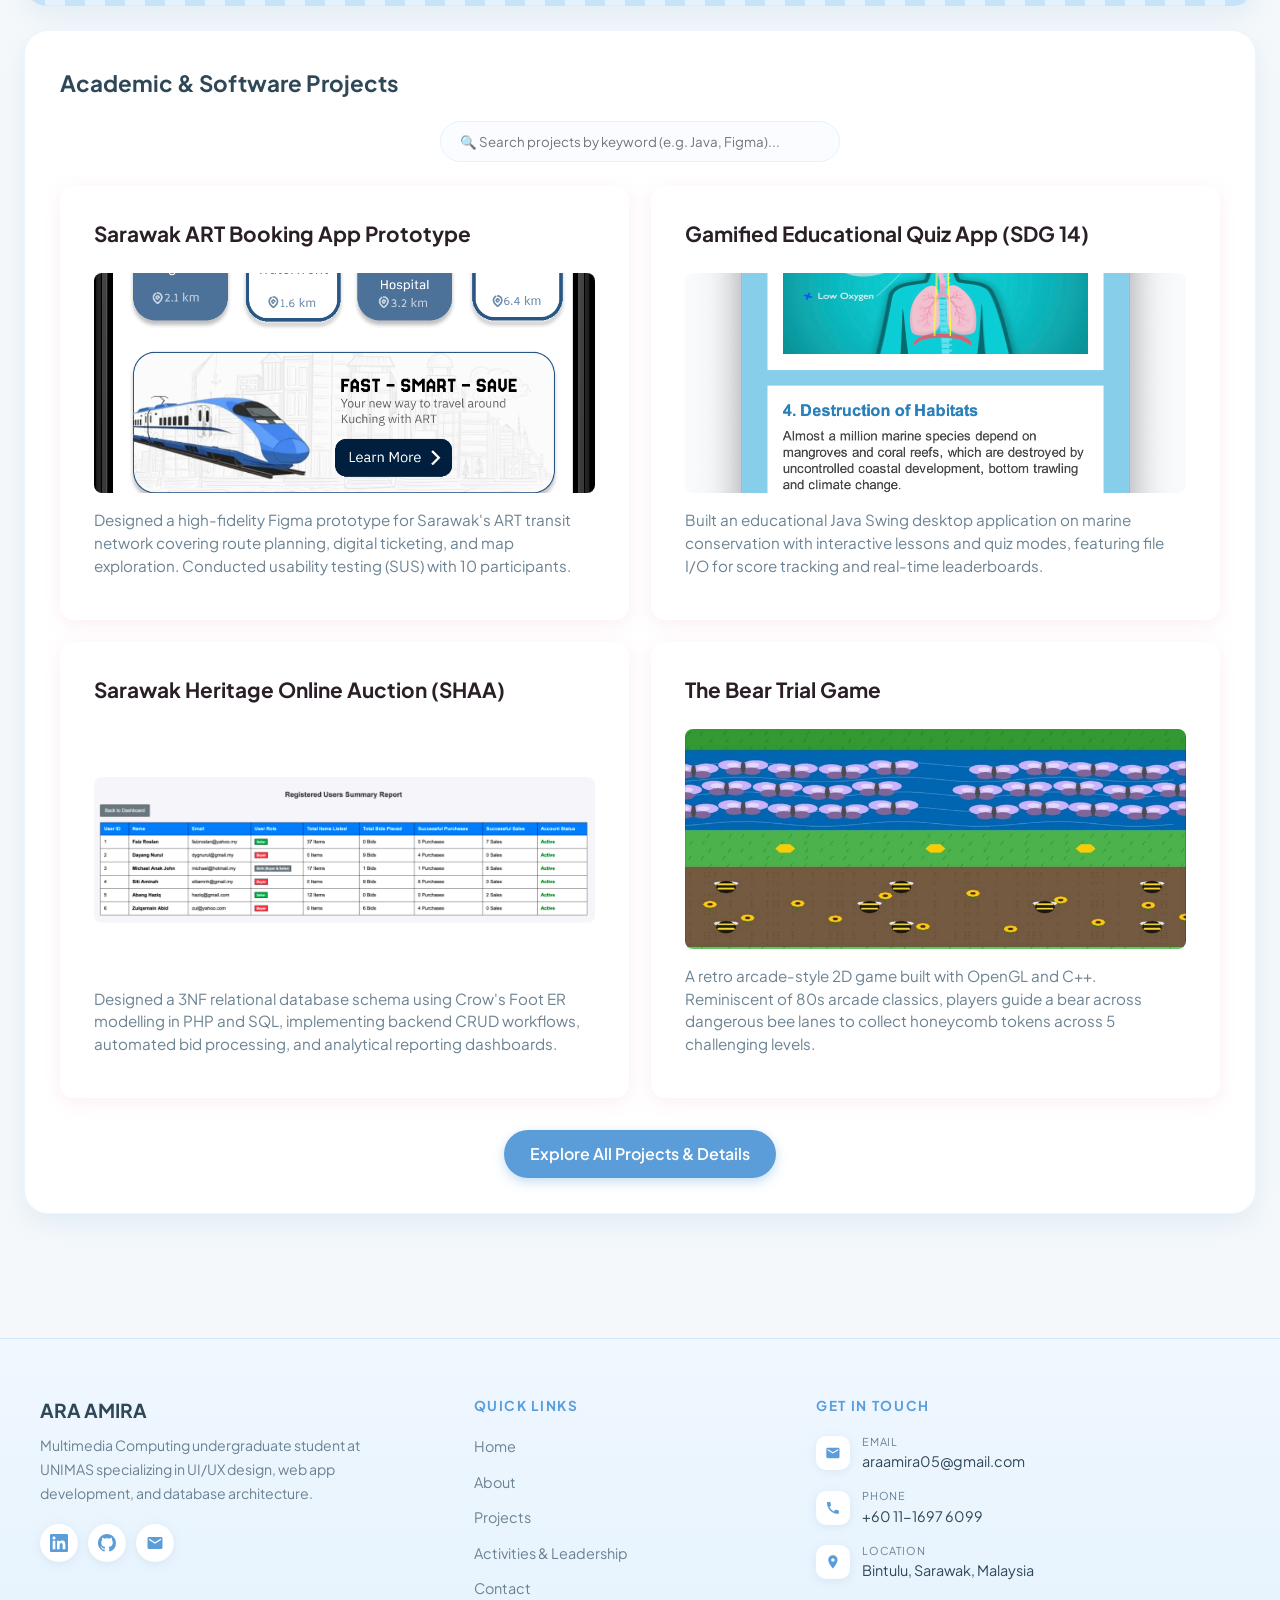
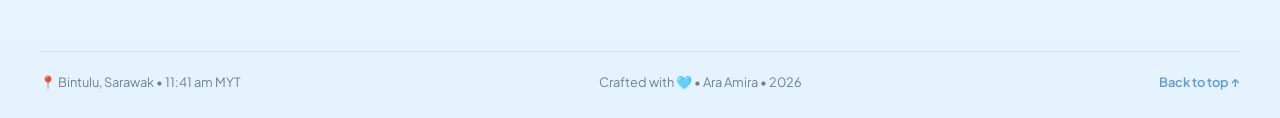
==== commit ee1a2c06: "Update index.html update latest" ====
--- a/index.html
+++ b/index.html
@@ -24,8 +24,8 @@
       <!-- Main Navigation -->
       <a href="index.html">Home</a>
       <a href="about.html">About</a>
-      <a href="projects.html">Project</a>
-      <a href="activities.html">Activity</a>
+      <a href="projects.html">Projects</a>
+      <a href="activities.html">Activities</a>
     </nav>
     <a href="contact.html" class="nav-contact-box">Contact</a>
   </header>
@@ -46,12 +46,11 @@
           Take
           a look around to explore my projects, technical skills, and campus experience!
         </p>
-        <a href="#contact" class="btn-pill"
+        <a href="contact.html" class="btn-pill"
           style="display: inline-block; text-decoration: none; background: var(--accent-blue); color: #e2eaef; padding: 0.7rem 1.6rem; font-weight: 600; border-radius: 999px; box-shadow: 0 4px 12px rgba(91, 157, 217, 0.35);">Get
-          in touch ✨</a>
+          in touch</a>
       </div>
     </section>
-    <main>
       <!-- About Section with Checkered Background Outside -->
       <section id="about" class="bg-checkered-blue">
 
@@ -210,10 +209,11 @@
         <div class="footer-col">
           <h4>Quick Links</h4>
           <ul class="footer-links">
-            <li><a href="index.html#home">Home</a></li>
+            <li><a href="index.html">Home</a></li>
             <li><a href="about.html">About</a></li>
             <li><a href="projects.html">Projects</a></li>
-            <li><a href="activities.html">Activities & Leadership</a></li>
+            <li><a href="activities.html">Activities &amp; Leadership</a></li>
+            <li><a href="contact.html">Contact</a></li>
           </ul>
         </div>
 
@@ -248,7 +248,7 @@
 
       <div class="footer-bottom">
         <p>Crafted with 🩵 &bull; Ara Amira &bull; 2026</p>
-        <p><a href="#home">Back to top ↑</a></p>
+        <p><a href="#">Back to top ↑</a></p>
       </div>
     </footer>
 
